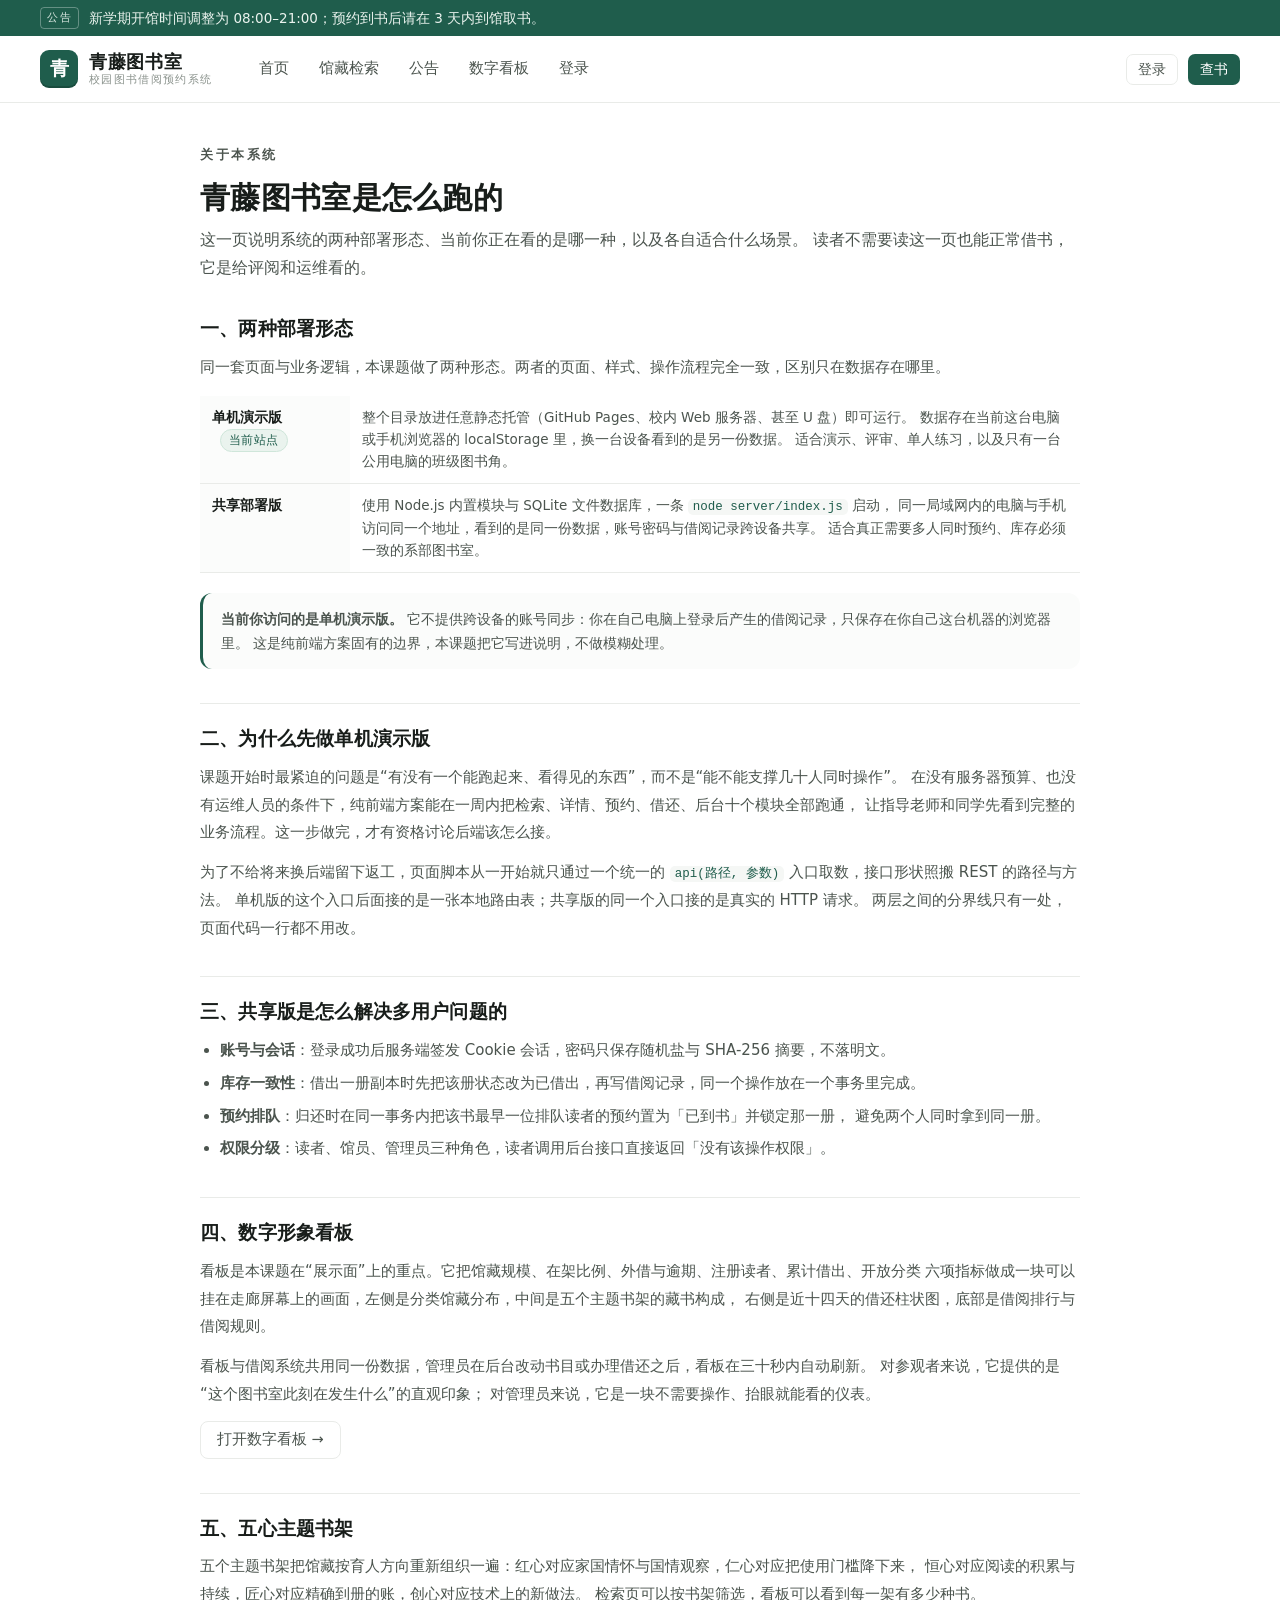
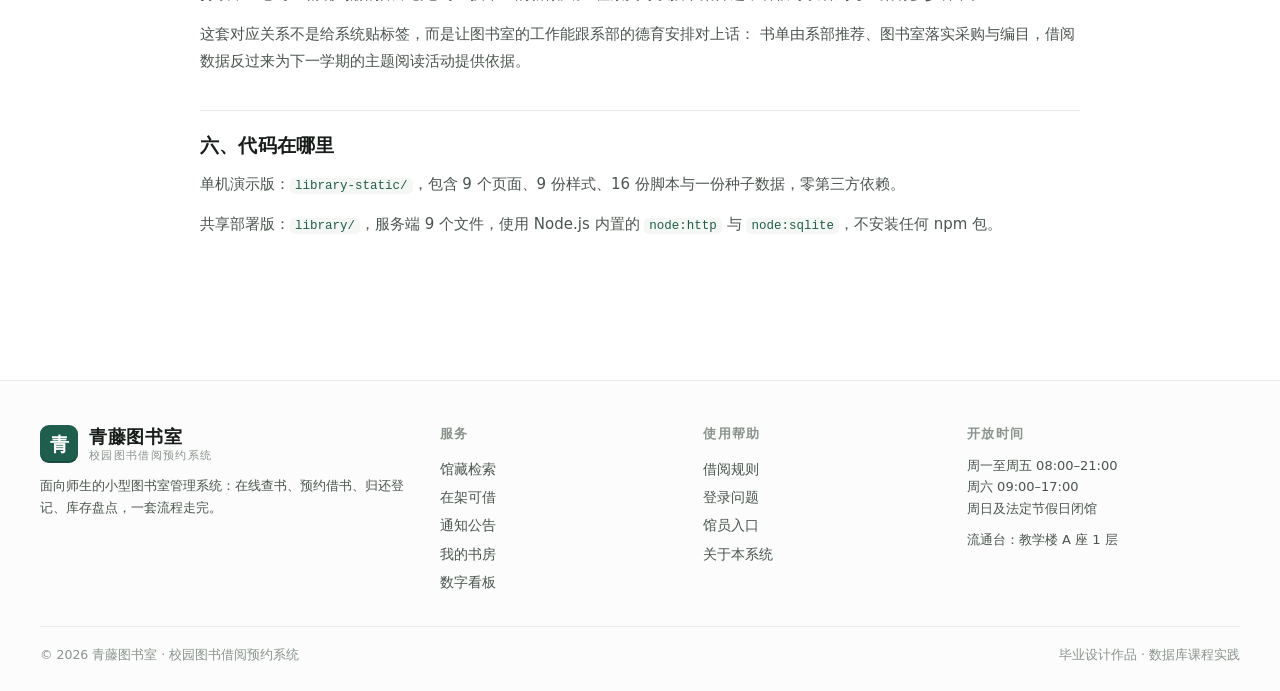
==== about.html @ b003c055 "补五心主题书架与数字看板，新增关于本系统页；说明单机演示版与共享部署版两种形态" ====
<!DOCTYPE html>
<html lang="zh-CN">
<head>
<meta charset="utf-8">
<meta name="viewport" content="width=device-width, initial-scale=1">
<title>关于本系统 · 青藤图书室</title>
<link rel="stylesheet" href="assets/css/base.css">
<link rel="stylesheet" href="assets/css/components.css">
<link rel="stylesheet" href="assets/css/notices.css">
<style>
  .about-wrap { padding: 40px 0 60px; max-width: 880px; }
  .about-wrap h1 { font-size: 30px; margin: 0 0 8px; }
  .about-wrap .lede { color: var(--ink-2); margin: 0 0 28px; font-size: 15.5px; line-height: 1.8; }
  .about-wrap h2 { font-size: 19px; margin: 34px 0 12px; padding-top: 22px; border-top: 1px solid var(--line); }
  .about-wrap h2:first-of-type { border-top: 0; padding-top: 0; }
  .about-wrap p { color: var(--ink-2); line-height: 1.85; margin: 0 0 12px; }
  .about-wrap ul { color: var(--ink-2); line-height: 1.85; padding-left: 20px; margin: 0 0 14px; }
  .about-wrap li { margin-bottom: 5px; }
  .form-table { width: 100%; border-collapse: collapse; margin: 14px 0 20px; font-size: 13.5px; }
  .form-table th, .form-table td { text-align: left; padding: 10px 12px; border-bottom: 1px solid var(--line); vertical-align: top; }
  .form-table th { font-weight: 600; color: var(--ink); background: #fbfcfb; width: 150px; }
  .form-table td { color: var(--ink-2); }
  .badge-now {
    display: inline-block; margin-left: 8px; padding: 1px 8px; border-radius: 999px;
    font-size: 11.5px; font-weight: 400; letter-spacing: .04em;
    background: var(--green-100); color: var(--green); border: 1px solid #cfe6da;
  }
  .note-box {
    margin: 18px 0; padding: 14px 18px; border-radius: var(--radius);
    background: #fbfcfb; border-left: 3px solid var(--green); font-size: 13.5px; line-height: 1.8; color: var(--ink-2);
  }
  .about-wrap code {
    font-family: var(--mono); font-size: 12.5px; padding: 1px 5px;
    background: var(--paper-2); border-radius: 5px; color: var(--green);
  }
</style>
</head>
<body>
<a class="skip-link" href="#main">跳到正文</a>
<div id="site-header"></div>

<main id="main" class="wrap about-wrap">
  <p class="eyebrow">关于本系统</p>
  <h1>青藤图书室是怎么跑的</h1>
  <p class="lede">
    这一页说明系统的两种部署形态、当前你正在看的是哪一种，以及各自适合什么场景。
    读者不需要读这一页也能正常借书，它是给评阅和运维看的。
  </p>

  <h2>一、两种部署形态</h2>
  <p>
    同一套页面与业务逻辑，本课题做了两种形态。两者的页面、样式、操作流程完全一致，区别只在数据存在哪里。
  </p>

  <table class="form-table">
    <tr>
      <th>单机演示版<span class="badge-now">当前站点</span></th>
      <td>
        整个目录放进任意静态托管（GitHub Pages、校内 Web 服务器、甚至 U 盘）即可运行。
        数据存在当前这台电脑或手机浏览器的 localStorage 里，换一台设备看到的是另一份数据。
        适合演示、评审、单人练习，以及只有一台公用电脑的班级图书角。
      </td>
    </tr>
    <tr>
      <th>共享部署版</th>
      <td>
        使用 Node.js 内置模块与 SQLite 文件数据库，一条 <code>node server/index.js</code> 启动，
        同一局域网内的电脑与手机访问同一个地址，看到的是同一份数据，账号密码与借阅记录跨设备共享。
        适合真正需要多人同时预约、库存必须一致的系部图书室。
      </td>
    </tr>
  </table>

  <div class="note-box">
    <b>当前你访问的是单机演示版。</b>
    它不提供跨设备的账号同步：你在自己电脑上登录后产生的借阅记录，只保存在你自己这台机器的浏览器里。
    这是纯前端方案固有的边界，本课题把它写进说明，不做模糊处理。
  </div>

  <h2>二、为什么先做单机演示版</h2>
  <p>
    课题开始时最紧迫的问题是“有没有一个能跑起来、看得见的东西”，而不是“能不能支撑几十人同时操作”。
    在没有服务器预算、也没有运维人员的条件下，纯前端方案能在一周内把检索、详情、预约、借还、后台十个模块全部跑通，
    让指导老师和同学先看到完整的业务流程。这一步做完，才有资格讨论后端该怎么接。
  </p>
  <p>
    为了不给将来换后端留下返工，页面脚本从一开始就只通过一个统一的
    <code>api(路径, 参数)</code> 入口取数，接口形状照搬 REST 的路径与方法。
    单机版的这个入口后面接的是一张本地路由表；共享版的同一个入口接的是真实的 HTTP 请求。
    两层之间的分界线只有一处，页面代码一行都不用改。
  </p>

  <h2>三、共享版是怎么解决多用户问题的</h2>
  <ul>
    <li><b>账号与会话</b>：登录成功后服务端签发 Cookie 会话，密码只保存随机盐与 SHA-256 摘要，不落明文。</li>
    <li><b>库存一致性</b>：借出一册副本时先把该册状态改为已借出，再写借阅记录，同一个操作放在一个事务里完成。</li>
    <li><b>预约排队</b>：归还时在同一事务内把该书最早一位排队读者的预约置为「已到书」并锁定那一册，
      避免两个人同时拿到同一册。</li>
    <li><b>权限分级</b>：读者、馆员、管理员三种角色，读者调用后台接口直接返回「没有该操作权限」。</li>
  </ul>

  <h2>四、数字形象看板</h2>
  <p>
    看板是本课题在“展示面”上的重点。它把馆藏规模、在架比例、外借与逾期、注册读者、累计借出、开放分类
    六项指标做成一块可以挂在走廊屏幕上的画面，左侧是分类馆藏分布，中间是五个主题书架的藏书构成，
    右侧是近十四天的借还柱状图，底部是借阅排行与借阅规则。
  </p>
  <p>
    看板与借阅系统共用同一份数据，管理员在后台改动书目或办理借还之后，看板在三十秒内自动刷新。
    对参观者来说，它提供的是“这个图书室此刻在发生什么”的直观印象；
    对管理员来说，它是一块不需要操作、抬眼就能看的仪表。
  </p>
  <p><a class="btn btn-ghost" href="board.html">打开数字看板 →</a></p>

  <h2>五、五心主题书架</h2>
  <p>
    五个主题书架把馆藏按育人方向重新组织一遍：红心对应家国情怀与国情观察，仁心对应把使用门槛降下来，
    恒心对应阅读的积累与持续，匠心对应精确到册的账，创心对应技术上的新做法。
    检索页可以按书架筛选，看板可以看到每一架有多少种书。
  </p>
  <p>
    这套对应关系不是给系统贴标签，而是让图书室的工作能跟系部的德育安排对上话：
    书单由系部推荐、图书室落实采购与编目，借阅数据反过来为下一学期的主题阅读活动提供依据。
  </p>

  <h2>六、代码在哪里</h2>
  <p>
    单机演示版：<code>library-static/</code>，包含 9 个页面、9 份样式、16 份脚本与一份种子数据，零第三方依赖。
  </p>
  <p>
    共享部署版：<code>library/</code>，服务端 9 个文件，使用 Node.js 内置的 <code>node:http</code> 与
    <code>node:sqlite</code>，不安装任何 npm 包。
  </p>
</main>

<div id="site-footer"></div>
<script type="module">
  import { mountHeader, mountFooter } from './assets/js/common.js';
  await mountHeader({ active: '' });
  mountFooter();
</script>
</body>
</html>
---- assets/css/base.css ----
/* ===========================================================
   青藤图书室 · 设计令牌
   纯白背景 + 墨绿主色 + 赭石强调，浅灰分隔
   =========================================================== */
:root {
  --ink:        #181d1a;   /* 主文字 */
  --ink-2:      #4b544e;   /* 次文字 */
  --ink-3:      #8b938d;   /* 辅助 */
  --line:       #e9ebe8;   /* 分隔线 */
  --paper:      #ffffff;   /* 页面底色：纯白 */
  --card:       #ffffff;
  --paper-2:    #f5f7f5;   /* 次级底色：极浅灰绿 */
  --green:      #1f5d4c;   /* 主色：墨绿 */
  --green-600:  #17493c;
  --green-100:  #eaf3ee;
  --clay:       #b5562f;   /* 强调：赭石 */
  --clay-100:   #fbeee8;
  --gold:       #a8813a;
  --gold-100:   #faf2e0;
  --blue:       #2c5d8f;
  --blue-100:   #edf2f9;
  --danger:     #b03a2c;
  --danger-100: #fdefec;
  --ok:         #2f6b4f;

  --radius:     12px;
  --radius-lg:  18px;
  --shadow-sm:  0 1px 2px rgba(16,24,20,.05);
  --shadow:     0 6px 20px rgba(16,24,20,.06), 0 1px 3px rgba(16,24,20,.04);
  --shadow-lg:  0 20px 50px rgba(16,24,20,.12);

  --serif: "Noto Serif CJK SC", "Source Han Serif SC", "Songti SC", "SimSun", serif;
  --sans:  "Inter", "Noto Sans CJK SC", "Source Han Sans SC", "PingFang SC",
           "Microsoft YaHei", system-ui, -apple-system, sans-serif;
  --mono:  "JetBrains Mono", "SFMono-Regular", Menlo, Consolas, monospace;

  --wrap: 1200px;
  --header-h: 66px;
}

* { box-sizing: border-box; }

html { -webkit-text-size-adjust: 100%; }

body {
  margin: 0;
  background: var(--paper);
  color: var(--ink);
  font-family: var(--sans);
  font-size: 15px;
  line-height: 1.65;
  -webkit-font-smoothing: antialiased;
}

a { color: var(--green); text-decoration: none; }
a:hover { color: var(--clay); }

img { max-width: 100%; display: block; }

h1, h2, h3, h4 { font-family: var(--serif); font-weight: 700; letter-spacing: .01em; margin: 0; line-height: 1.35; }

button, input, select, textarea { font: inherit; color: inherit; }

::selection { background: var(--green-100); }

/* ---------- 布局 ---------- */
.wrap { width: min(100% - 40px, var(--wrap)); margin-inline: auto; position: relative; z-index: 1; }

.skip-link {
  position: absolute; left: -9999px;
}
.skip-link:focus {
  left: 16px; top: 12px; z-index: 100;
  background: var(--green); color: #fff; padding: 8px 14px; border-radius: 8px;
}

/* ---------- 顶栏 ---------- */
.site-header {
  position: sticky; top: 0; z-index: 40;
  background: rgba(255,255,255,.9);
  backdrop-filter: saturate(160%) blur(12px);
  border-bottom: 1px solid var(--line);
}
.site-header .wrap {
  height: var(--header-h);
  display: flex; align-items: center; gap: 28px;
}
.brand { display: flex; align-items: center; gap: 11px; color: var(--ink); }
.brand:hover { color: var(--ink); }
.brand-mark {
  width: 38px; height: 38px; border-radius: 9px;
  background: var(--green); color: #fff;
  display: grid; place-items: center;
  font-family: var(--serif); font-size: 19px; font-weight: 700;
  box-shadow: inset 0 -2px 0 rgba(0,0,0,.18);
}
.brand-text { display: flex; flex-direction: column; line-height: 1.2; }
.brand-name { font-family: var(--serif); font-size: 18px; font-weight: 700; letter-spacing: .04em; }
.brand-sub { font-size: 11px; color: var(--ink-3); letter-spacing: .12em; }

.nav { display: flex; gap: 4px; margin-left: 6px; }
.nav a {
  padding: 7px 13px; border-radius: 7px;
  color: var(--ink-2); font-size: 14.5px;
}
.nav a:hover { background: var(--paper-2); color: var(--ink); }
.nav a[aria-current="page"] { color: var(--green); background: var(--green-100); font-weight: 600; }

.header-right { margin-left: auto; display: flex; align-items: center; gap: 10px; }

/* ---------- 按钮 ---------- */
.btn {
  display: inline-flex; align-items: center; justify-content: center; gap: 7px;
  height: 38px; padding: 0 16px;
  border-radius: 8px; border: 1px solid transparent;
  background: var(--green); color: #fff;
  font-size: 14.5px; font-weight: 500; cursor: pointer;
  transition: background .15s, transform .06s, box-shadow .15s;
  white-space: nowrap;
}
.btn:hover { background: var(--green-600); color: #fff; }
.btn:active { transform: translateY(1px); }
.btn[disabled] { opacity: .45; cursor: not-allowed; }
.btn-ghost { background: transparent; border-color: var(--line); color: var(--ink-2); }
.btn-ghost:hover { background: var(--paper-2); color: var(--ink); }
.btn-clay { background: var(--clay); }
.btn-clay:hover { background: #9a4626; }
.btn-sm { height: 31px; padding: 0 11px; font-size: 13.5px; border-radius: 7px; }
.btn-lg { height: 46px; padding: 0 24px; font-size: 15.5px; border-radius: 10px; }
.btn-block { width: 100%; }

/* ---------- 表单 ---------- */
.field { display: flex; flex-direction: column; gap: 6px; }
.field > label { font-size: 13px; color: var(--ink-2); font-weight: 500; }
.input, .select, .textarea {
  height: 38px; padding: 0 12px;
  border: 1px solid var(--line); border-radius: 8px;
  background: #fff; width: 100%;
  transition: border-color .15s, box-shadow .15s;
}
.textarea { height: auto; padding: 10px 12px; resize: vertical; min-height: 90px; line-height: 1.6; }
.input:focus, .select:focus, .textarea:focus {
  outline: none; border-color: var(--green);
  box-shadow: 0 0 0 3px rgba(31,93,76,.12);
}
.input::placeholder { color: #a8b0aa; }

/* ---------- 卡片 / 徽标 ---------- */
.card {
  background: var(--card); border: 1px solid var(--line);
  border-radius: var(--radius-lg); box-shadow: var(--shadow-sm);
}
.tag {
  display: inline-flex; align-items: center; gap: 5px;
  padding: 2px 9px; border-radius: 99px;
  font-size: 12px; font-weight: 500; line-height: 1.7;
  background: var(--paper-2); color: var(--ink-2);
}
.tag-green { background: var(--green-100); color: var(--green-600); }
.tag-clay  { background: var(--clay-100); color: #8e3f21; }
.tag-gold  { background: var(--gold-100); color: #7d5c1d; }
.tag-blue  { background: var(--blue-100); color: var(--blue); }
.tag-danger{ background: var(--danger-100); color: var(--danger); }

.dot { width: 6px; height: 6px; border-radius: 50%; background: currentColor; }

/* ---------- 表格 ---------- */
.table-wrap { overflow-x: auto; }
table.data { width: 100%; border-collapse: collapse; font-size: 14px; }
table.data th {
  text-align: left; font-weight: 600; font-size: 12.5px; color: var(--ink-3);
  letter-spacing: .06em; padding: 10px 12px; border-bottom: 1px solid var(--line);
  white-space: nowrap; background: var(--paper-2);
}
table.data td { padding: 11px 12px; border-bottom: 1px solid #f0f2f0; vertical-align: middle; }
table.data tbody tr:hover { background: #fafbfa; }
table.data tbody tr:last-child td { border-bottom: none; }

/* ---------- 提示条 ---------- */
.toast-host {
  position: fixed; left: 50%; bottom: 30px; transform: translateX(-50%);
  display: flex; flex-direction: column; gap: 8px; z-index: 200; align-items: center;
  pointer-events: none;
}
.toast {
  background: var(--ink); color: #fff; padding: 10px 18px; border-radius: 9px;
  font-size: 14px; box-shadow: var(--shadow-lg); animation: toast-in .22s ease-out;
  max-width: 80vw;
}
.toast.ok    { background: var(--green-600); }
.toast.error { background: var(--danger); }
@keyframes toast-in { from { opacity: 0; transform: translateY(8px); } to { opacity: 1; transform: none; } }

/* ---------- 杂项 ---------- */
.muted { color: var(--ink-3); }
.small { font-size: 13px; }
.mono { font-family: var(--mono); font-variant-numeric: tabular-nums; }
.divider { height: 1px; background: var(--line); border: 0; margin: 0; }
.empty { text-align: center; padding: 46px 20px; color: var(--ink-3); }
.empty svg { margin-bottom: 10px; opacity: .45; }
.sr-only {
  position: absolute; width: 1px; height: 1px; overflow: hidden;
  clip: rect(0 0 0 0); white-space: nowrap;
}

/* 滚动条（桌面） */
* { scrollbar-width: thin; scrollbar-color: #d6d9d6 transparent; }
*::-webkit-scrollbar { width: 9px; height: 9px; }
*::-webkit-scrollbar-thumb { background: #d8dbd8; border-radius: 9px; border: 2px solid #fff; }
---- assets/css/components.css ----
/* ===========================================================
   公共组件：页头导航、书卡、页脚、弹层
   =========================================================== */

/* ---------- 公告条 ---------- */
.notice-bar {
  background: var(--green); color: #eaf3ee;
  font-size: 13.5px;
}
.notice-bar .wrap {
  display: flex; align-items: center; gap: 10px;
  min-height: 36px; padding-block: 6px;
}
.notice-bar .label {
  flex: none; font-size: 11px; letter-spacing: .14em;
  border: 1px solid rgba(255,255,255,.35); border-radius: 4px;
  padding: 1px 6px; opacity: .9;
}
.notice-bar p { margin: 0; overflow: hidden; text-overflow: ellipsis; white-space: nowrap; }

/* ---------- 账号区 ---------- */
.acct { position: relative; }
.acct-btn {
  display: flex; align-items: center; gap: 8px;
  height: 38px; padding: 0 12px 0 6px; border-radius: 99px;
  border: 1px solid var(--line); background: #fff; cursor: pointer;
}
.acct-btn:hover { border-color: #cfd6d1; }
.avatar {
  width: 27px; height: 27px; border-radius: 50%;
  background: var(--green-100); color: var(--green-600);
  display: grid; place-items: center; font-size: 13px; font-weight: 600;
  font-family: var(--serif);
}
.acct-menu {
  position: absolute; right: 0; top: calc(100% + 8px); min-width: 210px;
  background: #fff; border: 1px solid var(--line); border-radius: 12px;
  box-shadow: var(--shadow-lg); padding: 6px; display: none; z-index: 60;
}
.acct-menu.open { display: block; }
.acct-menu .who { padding: 10px 12px 12px; border-bottom: 1px solid var(--line); margin-bottom: 6px; }
.acct-menu .who b { display: block; font-size: 14.5px; }
.acct-menu .who span { font-size: 12.5px; color: var(--ink-3); }
.acct-menu a, .acct-menu button {
  display: flex; width: 100%; align-items: center; gap: 9px;
  padding: 8px 12px; border-radius: 7px; border: 0; background: none;
  font-size: 14px; color: var(--ink-2); cursor: pointer; text-align: left;
}
.acct-menu a:hover, .acct-menu button:hover { background: var(--paper-2); color: var(--ink); }

/* ---------- 书卡 ---------- */
.book-grid {
  display: grid; gap: 18px;
  grid-template-columns: repeat(auto-fill, minmax(196px, 1fr));
}
.book-card {
  background: #fff; border: 1px solid var(--line); border-radius: var(--radius);
  overflow: hidden; display: flex; flex-direction: column;
  transition: transform .18s ease, box-shadow .18s ease, border-color .18s;
  position: relative;
}
.book-card:hover {
  transform: translateY(-3px); box-shadow: var(--shadow);
  border-color: #cfd6d1;
}
.book-card .cover {
  position: relative; aspect-ratio: 3 / 4; overflow: hidden;
  background: var(--paper-2); display: block; flex: none;
}
.book-card .cover img { width: 100%; height: 100%; object-fit: cover; }
.book-card .cover::after {
  content: ""; position: absolute; inset: 0;
  background: linear-gradient(to right, rgba(0,0,0,.16), transparent 7%, transparent 93%, rgba(0,0,0,.05));
  pointer-events: none;
}
.book-card .body { padding: 11px 13px 13px; display: flex; flex-direction: column; gap: 5px; flex: 1; }
.book-card h3 {
  font-family: var(--sans); font-size: 14.5px; font-weight: 600; line-height: 1.45;
  display: -webkit-box; -webkit-line-clamp: 2; -webkit-box-orient: vertical; overflow: hidden;
  min-height: 42px;
}
.book-card h3 a { color: var(--ink); }
.book-card h3 a:hover { color: var(--green); }
.book-card .meta { font-size: 12.5px; color: var(--ink-3); overflow: hidden; text-overflow: ellipsis; white-space: nowrap; }
.book-card .foot { margin-top: auto; display: flex; align-items: center; justify-content: space-between; gap: 6px; padding-top: 4px; }

.cover-badge {
  position: absolute; left: 8px; top: 8px; z-index: 2;
  font-size: 11.5px; padding: 2px 8px; border-radius: 99px;
  background: rgba(255,255,255,.92); color: var(--ink-2);
  border: 1px solid rgba(16,24,20,.06);
  font-weight: 500;
}
.cover-badge.none { background: rgba(168,55,42,.95); color: #fff; }
.cover-badge.low  { background: rgba(181,138,58,.96); color: #fff; }

/* 无封面时用书名生成的浅色封面 */
.cover-alt {
  position: absolute; inset: 0;
  width: 100%; height: 100%; padding: 42px 16px 16px;
  display: flex; flex-direction: column; justify-content: space-between;
  background: linear-gradient(155deg, var(--c1, #eef4f0), var(--c2, #dce9e2));
  color: var(--ink); overflow: hidden;
  border-left: 6px solid var(--c3, #1f5d4c);
}
.cover-alt::before {
  content: ""; position: absolute; left: 0; top: 0; bottom: 0; width: 6px;
  background: linear-gradient(180deg, rgba(0,0,0,.06), rgba(0,0,0,.02));
  pointer-events: none;
}
.cover-alt .ct {
  font-family: var(--serif); font-size: 16px; font-weight: 700; line-height: 1.5;
  color: #202824; margin: 6px 0 auto;
  display: -webkit-box; -webkit-line-clamp: 4; -webkit-box-orient: vertical; overflow: hidden;
}
.cover-alt .ca { font-size: 11.5px; color: #5b655f; margin-top: 10px; }
.cover-alt .cm { font-size: 10px; letter-spacing: .18em; color: #7c867f; text-transform: uppercase;
  white-space: nowrap; overflow: hidden; text-overflow: ellipsis; }

/* ---------- 页脚 ---------- */
.site-footer {
  margin-top: 70px; border-top: 1px solid var(--line);
  background: #fbfcfb; font-size: 13.5px; color: var(--ink-2);
}
.site-footer .wrap { padding: 44px 0 26px; }
.footer-cols { display: grid; grid-template-columns: 1.6fr 1fr 1fr 1.2fr; gap: 36px; }
.footer-cols h4 { font-size: 13px; letter-spacing: .1em; color: var(--ink-3); font-family: var(--sans); margin-bottom: 12px; }
.footer-cols p { margin: 0 0 6px; }
.footer-cols a { display: block; color: var(--ink-2); padding: 3px 0; }
.footer-cols a:hover { color: var(--green); }
.footer-bottom {
  margin-top: 30px; padding-top: 18px; border-top: 1px solid var(--line);
  display: flex; justify-content: space-between; gap: 16px; flex-wrap: wrap;
  font-size: 12.5px; color: var(--ink-3);
}

/* ---------- 弹层 ---------- */
.modal-host {
  position: fixed; inset: 0; z-index: 150;
  background: rgba(18,26,22,.36); backdrop-filter: blur(3px);
  display: grid; place-items: center; padding: 20px;
  animation: fade .16s ease-out;
}
@keyframes fade { from { opacity: 0 } to { opacity: 1 } }
.modal {
  background: #fff; border-radius: 16px; box-shadow: var(--shadow-lg);
  width: min(560px, 100%); max-height: 88vh;
  display: flex; flex-direction: column; overflow: hidden;
  animation: pop .2s cubic-bezier(.2,.8,.3,1);
}
.modal .content { overflow: auto; flex: 1 1 auto; overscroll-behavior: contain; }
.modal > header { flex: none; }
.modal > footer { flex: none; padding-top: 14px; border-top: 1px solid var(--line);
  background: #fff; border-radius: 0 0 16px 16px; }
@keyframes pop { from { transform: translateY(10px) scale(.985); opacity: 0 } to { transform: none; opacity: 1 } }
.modal header { padding: 18px 22px 0; display: flex; align-items: start; justify-content: space-between; gap: 16px; }
.modal header h3 { font-size: 19px; }
.modal .content { padding: 16px 22px; }
.modal footer { padding: 0 22px 20px; display: flex; justify-content: flex-end; gap: 10px; }
.modal-close {
  border: 0; background: none; cursor: pointer; color: var(--ink-3);
  font-size: 22px; line-height: 1; padding: 2px 4px; border-radius: 6px;
}
.modal-close:hover { background: var(--paper-2); color: var(--ink); }

/* ---------- 骨架屏 ---------- */
.skeleton {
  background: linear-gradient(90deg, #f2f4f2 25%, #fafbfa 37%, #f2f4f2 63%);
  background-size: 400% 100%; animation: shimmer 1.3s infinite linear;
  border-radius: 6px;
}
@keyframes shimmer { from { background-position: 100% 50% } to { background-position: 0 50% } }

/* ---------- 分页 ---------- */
.pager { display: flex; align-items: center; gap: 6px; justify-content: center; padding: 26px 0 4px; flex-wrap: wrap; }
.pager button {
  min-width: 34px; height: 34px; padding: 0 10px;
  border: 1px solid var(--line); background: #fff; border-radius: 8px;
  cursor: pointer; font-size: 14px; color: var(--ink-2);
}
.pager button:hover:not([disabled]) { border-color: #cbc6b8; color: var(--ink); }
.pager button[aria-current="true"] { background: var(--green); border-color: var(--green); color: #fff; }
.pager button[disabled] { opacity: .4; cursor: not-allowed; }
.pager .info { margin-left: 8px; font-size: 13px; color: var(--ink-3); }

/* ===========================================================
   响应式：平板与手机
   =========================================================== */

/* 移动端菜单按钮（桌面隐藏） */
.nav-toggle {
  display: none; width: 38px; height: 38px; flex: none;
  align-items: center; justify-content: center;
  border: 1px solid var(--line); border-radius: 8px;
  background: #fff; cursor: pointer; color: var(--ink-2);
}

@media (max-width: 1080px) {
  .site-header .wrap { gap: 18px; }
  .nav a { padding: 7px 10px; font-size: 14px; }
}

@media (max-width: 900px) {
  .site-header .wrap { gap: 12px; }
  .brand-sub { display: none; }
  .nav-toggle { display: inline-flex; }

  /* 导航折叠成抽屉：默认隐藏，点按钮后铺满一行 */
  .nav {
    position: absolute; left: 0; right: 0; top: 100%;
    flex-direction: column; gap: 2px; margin: 0;
    padding: 8px 20px 14px;
    background: #fff;
    border-bottom: 1px solid var(--line);
    box-shadow: 0 12px 24px rgba(16,24,20,.08);
    display: none;
  }
  .nav.open { display: flex; }
  .nav a { padding: 10px 12px; border-radius: 8px; font-size: 15px; }

  .header-right .btn-ghost { display: none; }  /* 手机上去掉「登录」次按钮，保留「查书」 */
  .acct-btn .small { display: none; }
  .acct-btn { padding: 0 6px; }
}

@media (max-width: 620px) {
  :root { --header-h: 58px; }
  .wrap { width: min(100% - 28px, var(--wrap)); }
  .brand-mark { width: 34px; height: 34px; border-radius: 8px; font-size: 17px; }
  .brand-name { font-size: 16px; }
  .notice-bar { font-size: 12.5px; }
  .notice-bar .wrap { min-height: 32px; }
  .book-grid { grid-template-columns: repeat(auto-fill, minmax(148px, 1fr)); gap: 12px; }
  .btn { height: 36px; padding: 0 14px; font-size: 14px; }
  .btn-lg { height: 44px; font-size: 15px; }
}

@media (max-width: 760px) {
  .site-footer { margin-top: 46px; font-size: 13px; }
  .site-footer .wrap { padding: 32px 0 22px; }
  .footer-cols { grid-template-columns: 1fr 1fr; gap: 22px 20px; }
  .footer-cols > div:first-child { grid-column: 1 / -1; }
  .footer-bottom { margin-top: 22px; flex-direction: column; gap: 6px; }
}
---- assets/css/notices.css ----
/* ===========================================================
   公告页
   =========================================================== */
.notices-wrap { padding-top: 34px; }
.page-head-simple { margin-bottom: 30px; max-width: 46em; }
.eyebrow { font-size: 12.5px; letter-spacing: .2em; color: var(--green); margin: 0 0 8px; font-weight: 600; }
.page-head-simple h1 { font-size: 30px; margin-bottom: 8px; }
.page-head-simple .sub { margin: 0; color: var(--ink-2); font-size: 14.5px; }

.notices-layout { display: grid; grid-template-columns: minmax(0,1fr) 290px; gap: 40px; align-items: start; }

.notice-stream { display: flex; flex-direction: column; gap: 18px; }
.notice-post {
  background: #fff; border: 1px solid var(--line); border-radius: 14px;
  padding: 24px 26px; scroll-margin-top: 90px;
}
.notice-post.pinned { border-left: 3px solid var(--clay); }
.notice-post h2 { font-size: 19px; margin-bottom: 6px; display: flex; align-items: center; gap: 9px; flex-wrap: wrap; }
.notice-post .meta { display: flex; gap: 12px; font-size: 12.5px; color: var(--ink-3); margin-bottom: 14px; }
.notice-post .body { color: var(--ink-2); line-height: 1.85; font-size: 14.5px; white-space: pre-line; }
.notice-post .body p { margin: 0 0 10px; }

.notice-side { position: sticky; top: calc(var(--header-h) + 16px); display: flex; flex-direction: column; gap: 14px; }
.rules-card { padding: 18px 20px; }
.rules-card h2 { font-size: 15px; margin-bottom: 12px; }
.rules-card ul { list-style: none; margin: 0; padding: 0; }
.rules-card li {
  display: flex; justify-content: space-between; gap: 12px;
  padding: 7px 0; border-bottom: 1px dashed #eef0ee; font-size: 13px;
}
.rules-card li:last-child { border-bottom: 0; }
.rules-card li span { color: var(--ink-3); }
.rules-card li b { font-weight: 500; text-align: right; }
.contact-card { padding: 18px 20px; font-size: 13px; color: var(--ink-2); }
.contact-card h2 { font-size: 15px; margin-bottom: 8px; }
.contact-card p { margin: 0; line-height: 1.8; }

@media (max-width: 900px) {
  .notices-layout { grid-template-columns: 1fr; gap: 24px; }
  .notice-side { position: static; }
}
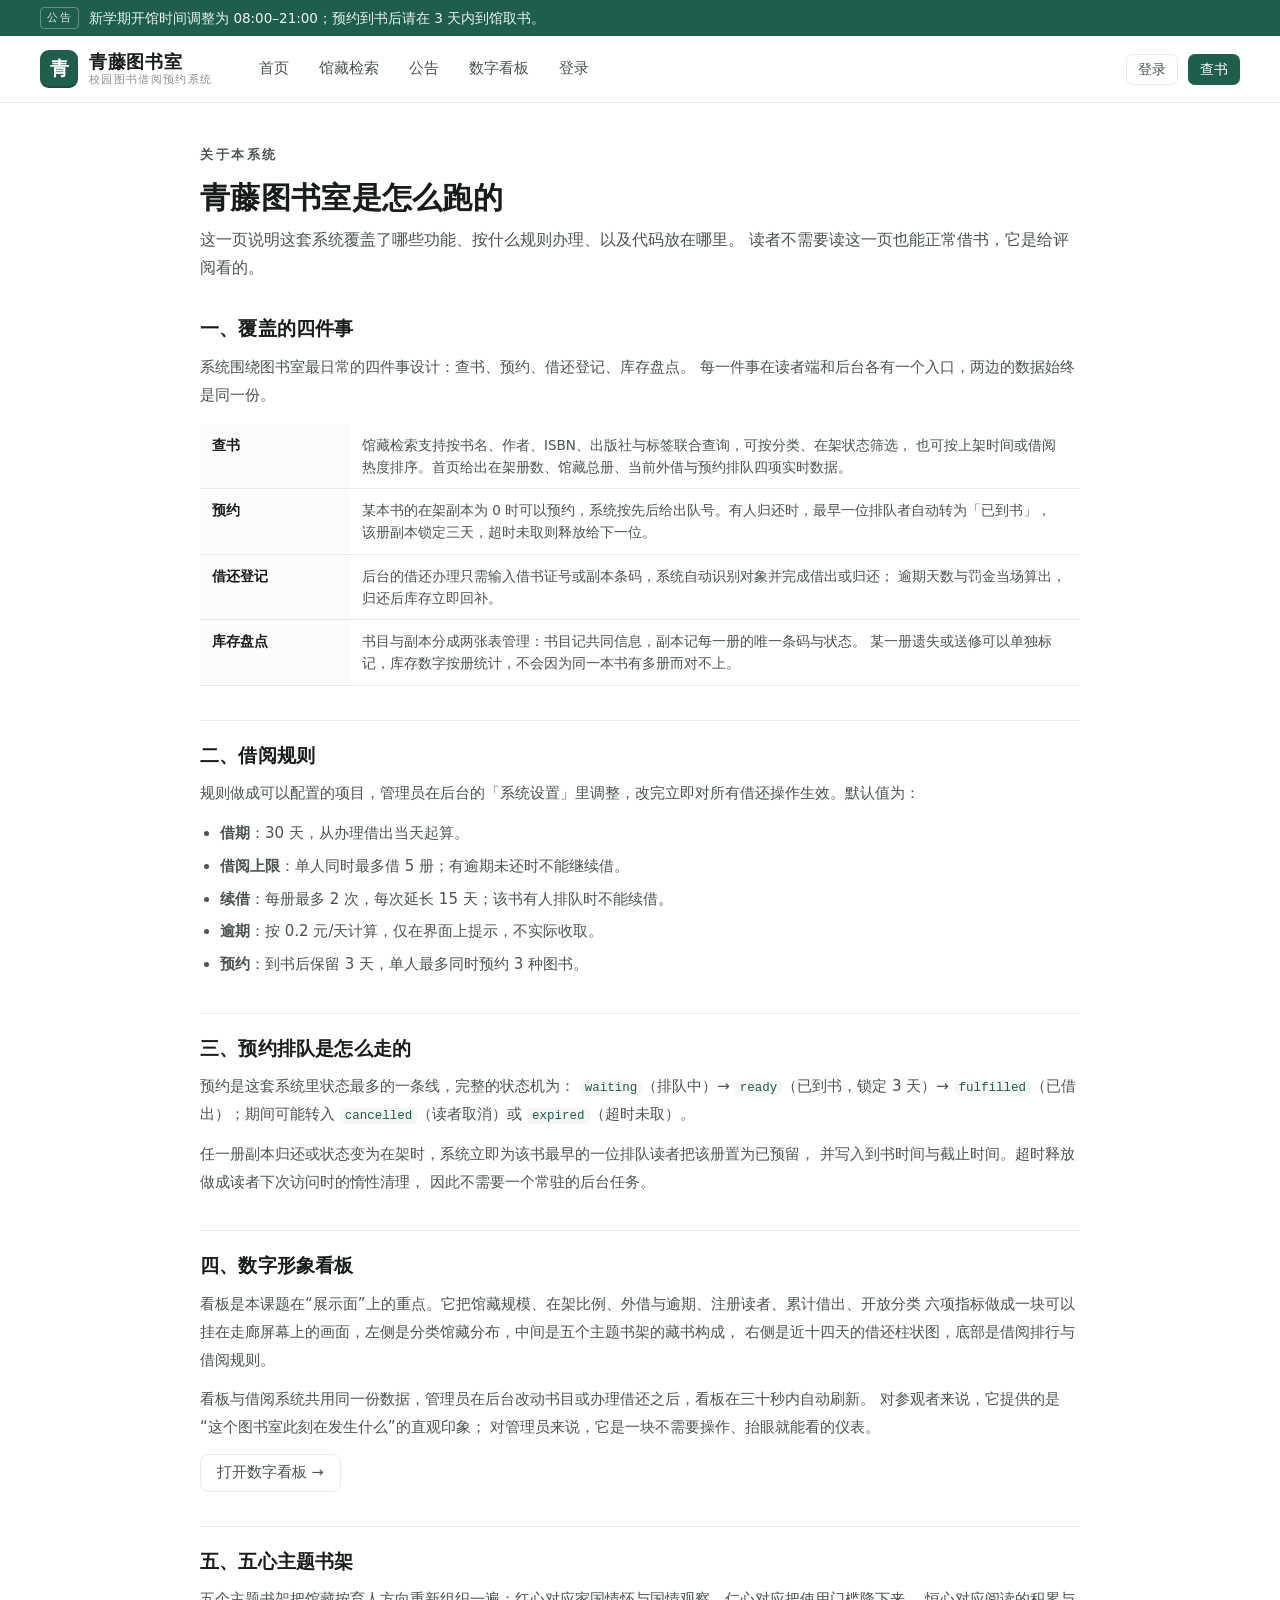
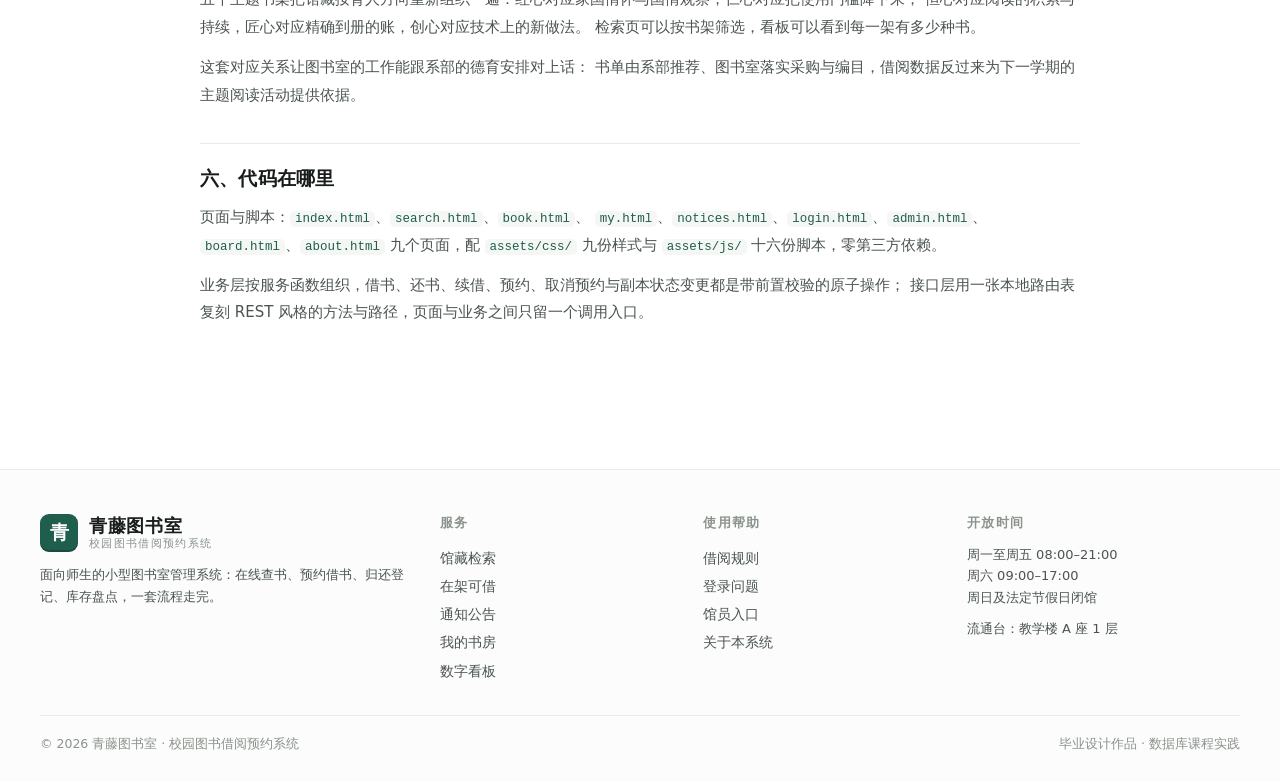
==== commit 35595f83: "关于本系统页改写为功能与规则说明，去掉存储方式与两种部署形态的表述；后台设置页的数据来源改为中性描述" ====
--- a/about.html
+++ b/about.html
@@ -43,61 +43,71 @@
   <p class="eyebrow">关于本系统</p>
   <h1>青藤图书室是怎么跑的</h1>
   <p class="lede">
-    这一页说明系统的两种部署形态、当前你正在看的是哪一种，以及各自适合什么场景。
-    读者不需要读这一页也能正常借书，它是给评阅和运维看的。
+    这一页说明这套系统覆盖了哪些功能、按什么规则办理、以及代码放在哪里。
+    读者不需要读这一页也能正常借书，它是给评阅看的。
   </p>
 
-  <h2>一、两种部署形态</h2>
+  <h2>一、覆盖的四件事</h2>
   <p>
-    同一套页面与业务逻辑，本课题做了两种形态。两者的页面、样式、操作流程完全一致，区别只在数据存在哪里。
+    系统围绕图书室最日常的四件事设计：查书、预约、借还登记、库存盘点。
+    每一件事在读者端和后台各有一个入口，两边的数据始终是同一份。
   </p>
 
   <table class="form-table">
     <tr>
-      <th>单机演示版<span class="badge-now">当前站点</span></th>
+      <th>查书</th>
       <td>
-        整个目录放进任意静态托管（GitHub Pages、校内 Web 服务器、甚至 U 盘）即可运行。
-        数据存在当前这台电脑或手机浏览器的 localStorage 里，换一台设备看到的是另一份数据。
-        适合演示、评审、单人练习，以及只有一台公用电脑的班级图书角。
+        馆藏检索支持按书名、作者、ISBN、出版社与标签联合查询，可按分类、在架状态筛选，
+        也可按上架时间或借阅热度排序。首页给出在架册数、馆藏总册、当前外借与预约排队四项实时数据。
       </td>
     </tr>
     <tr>
-      <th>共享部署版</th>
+      <th>预约</th>
       <td>
-        使用 Node.js 内置模块与 SQLite 文件数据库，一条 <code>node server/index.js</code> 启动，
-        同一局域网内的电脑与手机访问同一个地址，看到的是同一份数据，账号密码与借阅记录跨设备共享。
-        适合真正需要多人同时预约、库存必须一致的系部图书室。
+        某本书的在架副本为 0 时可以预约，系统按先后给出队号。有人归还时，最早一位排队者自动转为「已到书」，
+        该册副本锁定三天，超时未取则释放给下一位。
+      </td>
+    </tr>
+    <tr>
+      <th>借还登记</th>
+      <td>
+        后台的借还办理只需输入借书证号或副本条码，系统自动识别对象并完成借出或归还；
+        逾期天数与罚金当场算出，归还后库存立即回补。
+      </td>
+    </tr>
+    <tr>
+      <th>库存盘点</th>
+      <td>
+        书目与副本分成两张表管理：书目记共同信息，副本记每一册的唯一条码与状态。
+        某一册遗失或送修可以单独标记，库存数字按册统计，不会因为同一本书有多册而对不上。
       </td>
     </tr>
   </table>
 
-  <div class="note-box">
-    <b>当前你访问的是单机演示版。</b>
-    它不提供跨设备的账号同步：你在自己电脑上登录后产生的借阅记录，只保存在你自己这台机器的浏览器里。
-    这是纯前端方案固有的边界，本课题把它写进说明，不做模糊处理。
-  </div>
+  <h2>二、借阅规则</h2>
+  <p>
+    规则做成可以配置的项目，管理员在后台的「系统设置」里调整，改完立即对所有借还操作生效。默认值为：
+  </p>
+  <ul>
+    <li><b>借期</b>：30 天，从办理借出当天起算。</li>
+    <li><b>借阅上限</b>：单人同时最多借 5 册；有逾期未还时不能继续借。</li>
+    <li><b>续借</b>：每册最多 2 次，每次延长 15 天；该书有人排队时不能续借。</li>
+    <li><b>逾期</b>：按 0.2 元/天计算，仅在界面上提示，不实际收取。</li>
+    <li><b>预约</b>：到书后保留 3 天，单人最多同时预约 3 种图书。</li>
+  </ul>
 
-  <h2>二、为什么先做单机演示版</h2>
+  <h2>三、预约排队是怎么走的</h2>
   <p>
-    课题开始时最紧迫的问题是“有没有一个能跑起来、看得见的东西”，而不是“能不能支撑几十人同时操作”。
-    在没有服务器预算、也没有运维人员的条件下，纯前端方案能在一周内把检索、详情、预约、借还、后台十个模块全部跑通，
-    让指导老师和同学先看到完整的业务流程。这一步做完，才有资格讨论后端该怎么接。
+    预约是这套系统里状态最多的一条线，完整的状态机为：
+    <code>waiting</code>（排队中）→ <code>ready</code>（已到书，锁定 3 天）→
+    <code>fulfilled</code>（已借出）；期间可能转入 <code>cancelled</code>（读者取消）或
+    <code>expired</code>（超时未取）。
   </p>
   <p>
-    为了不给将来换后端留下返工，页面脚本从一开始就只通过一个统一的
-    <code>api(路径, 参数)</code> 入口取数，接口形状照搬 REST 的路径与方法。
-    单机版的这个入口后面接的是一张本地路由表；共享版的同一个入口接的是真实的 HTTP 请求。
-    两层之间的分界线只有一处，页面代码一行都不用改。
+    任一册副本归还或状态变为在架时，系统立即为该书最早的一位排队读者把该册置为已预留，
+    并写入到书时间与截止时间。超时释放做成读者下次访问时的惰性清理，
+    因此不需要一个常驻的后台任务。
   </p>
-
-  <h2>三、共享版是怎么解决多用户问题的</h2>
-  <ul>
-    <li><b>账号与会话</b>：登录成功后服务端签发 Cookie 会话，密码只保存随机盐与 SHA-256 摘要，不落明文。</li>
-    <li><b>库存一致性</b>：借出一册副本时先把该册状态改为已借出，再写借阅记录，同一个操作放在一个事务里完成。</li>
-    <li><b>预约排队</b>：归还时在同一事务内把该书最早一位排队读者的预约置为「已到书」并锁定那一册，
-      避免两个人同时拿到同一册。</li>
-    <li><b>权限分级</b>：读者、馆员、管理员三种角色，读者调用后台接口直接返回「没有该操作权限」。</li>
-  </ul>
 
   <h2>四、数字形象看板</h2>
   <p>
@@ -119,17 +129,20 @@
     检索页可以按书架筛选，看板可以看到每一架有多少种书。
   </p>
   <p>
-    这套对应关系不是给系统贴标签，而是让图书室的工作能跟系部的德育安排对上话：
+    这套对应关系让图书室的工作能跟系部的德育安排对上话：
     书单由系部推荐、图书室落实采购与编目，借阅数据反过来为下一学期的主题阅读活动提供依据。
   </p>
 
   <h2>六、代码在哪里</h2>
   <p>
-    单机演示版：<code>library-static/</code>，包含 9 个页面、9 份样式、16 份脚本与一份种子数据，零第三方依赖。
+    页面与脚本：<code>index.html</code>、<code>search.html</code>、<code>book.html</code>、
+    <code>my.html</code>、<code>notices.html</code>、<code>login.html</code>、<code>admin.html</code>、
+    <code>board.html</code>、<code>about.html</code> 九个页面，配 <code>assets/css/</code> 九份样式与
+    <code>assets/js/</code> 十六份脚本，零第三方依赖。
   </p>
   <p>
-    共享部署版：<code>library/</code>，服务端 9 个文件，使用 Node.js 内置的 <code>node:http</code> 与
-    <code>node:sqlite</code>，不安装任何 npm 包。
+    业务层按服务函数组织，借书、还书、续借、预约、取消预约与副本状态变更都是带前置校验的原子操作；
+    接口层用一张本地路由表复刻 REST 风格的方法与路径，页面与业务之间只留一个调用入口。
   </p>
 </main>
 
